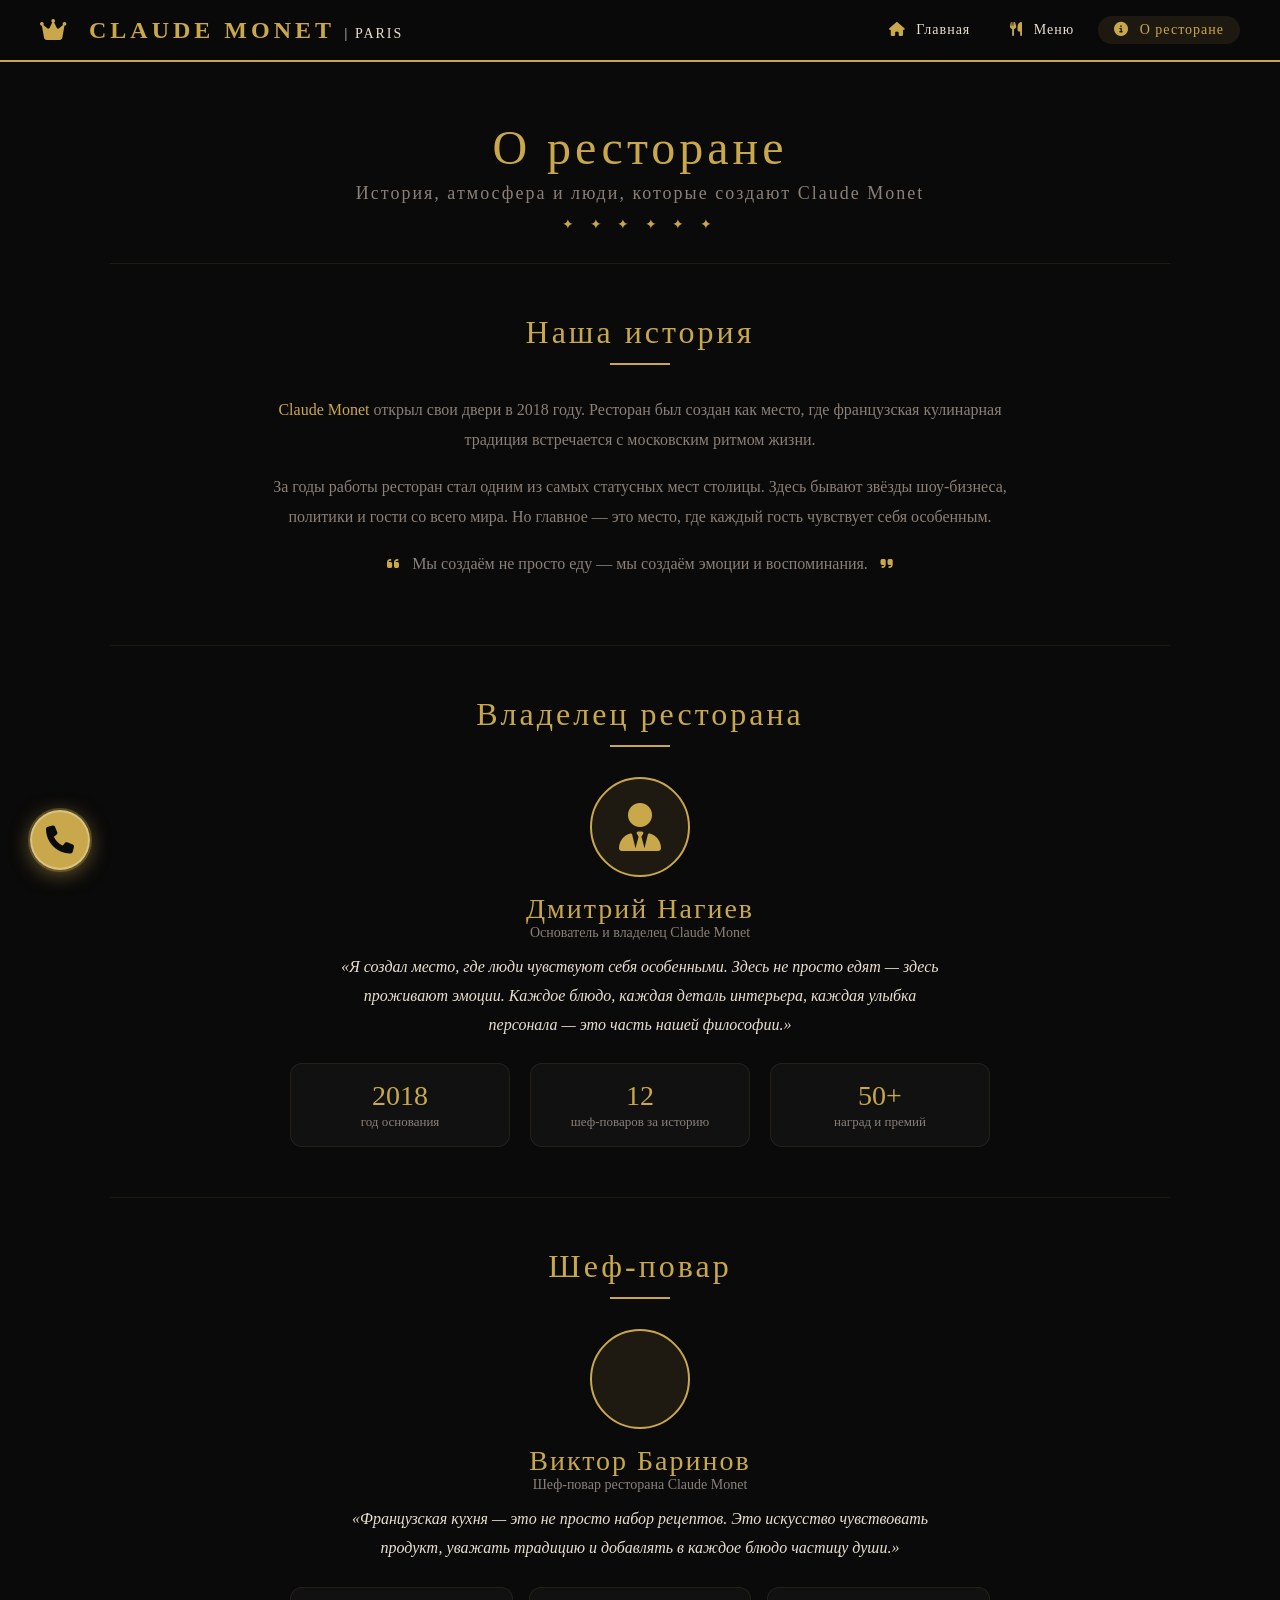
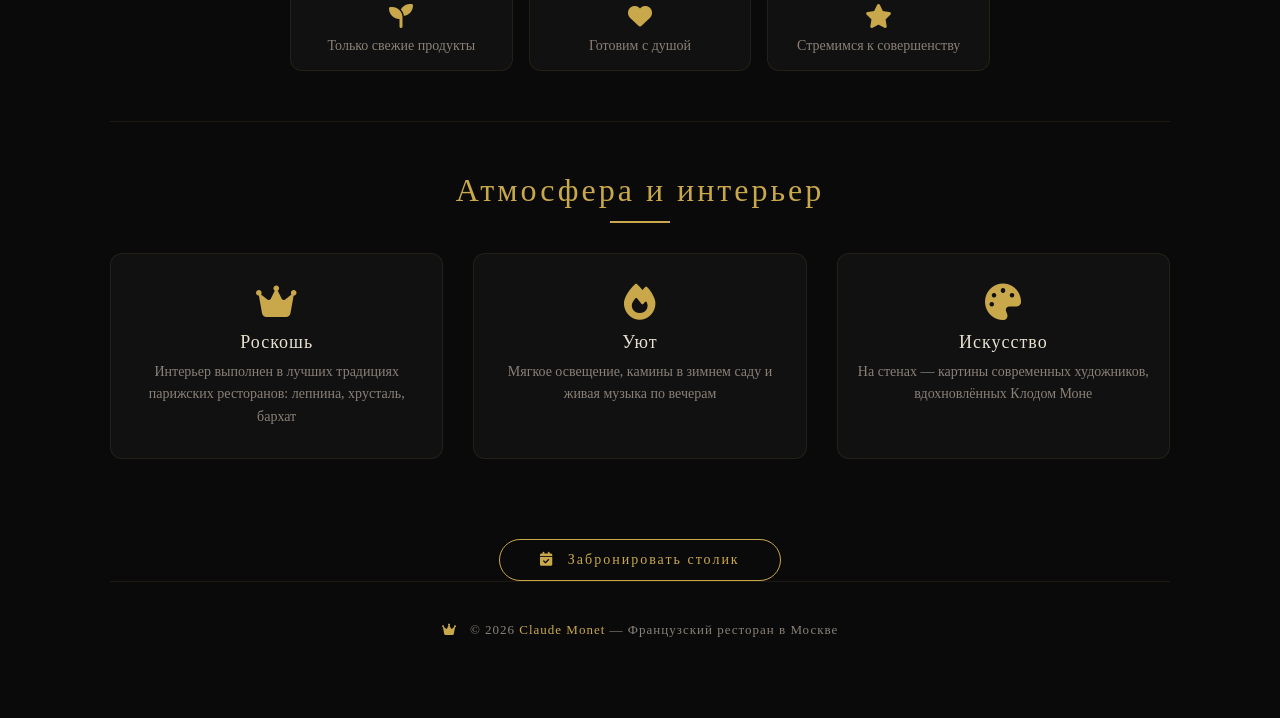
==== about.html @ 1fdf346a "Add files via upload убрал лишнюю папку" ====
<!DOCTYPE html>
<html lang="ru">
<head>
    <meta charset="UTF-8" />
    <meta name="viewport" content="width=device-width, initial-scale=1.0" />
    <title>О ресторане | Claude Monet</title>

    <!-- Font Awesome -->
    <link rel="stylesheet" href="https://cdnjs.cloudflare.com/ajax/libs/font-awesome/6.5.0/css/all.min.css">

    <!-- CSS -->
    <link rel="stylesheet" href="common.css" />
    <link rel="stylesheet" href="about.css" />
</head>
<body>

    <!-- ===== ТУЛБАР ===== -->
    <div class="toolbar">
        <a href="index.html" class="logo">
            <i class="fas fa-crown"></i> CLAUDE MONET <span>| PARIS</span>
        </a>
        <div class="nav">
            <a href="index.html"><i class="fas fa-home"></i> Главная</a>
            <a href="menu.html"><i class="fas fa-utensils"></i> Меню</a>
            <a href="about.html" class="active"><i class="fas fa-info-circle"></i> О ресторане</a>
        </div>
    </div>

    <div class="container">

        <!-- ===== ЗАГОЛОВОК СТРАНИЦЫ ===== -->
        <div class="page-header fade-section">
            <h1 class="page-title">О ресторане</h1>
            <p class="page-subtitle">История, атмосфера и люди, которые создают Claude Monet</p>
            <div class="page-divider">✦ ✦ ✦ ✦ ✦ ✦</div>
        </div>

        <!-- ===== ИСТОРИЯ ===== -->
        <section class="history fade-section">
            <h2 class="section-title">Наша история</h2>
            <div class="history-content">
                <p>
                    <strong>Claude Monet</strong> открыл свои двери в 2018 году. Ресторан был создан 
                    как место, где французская кулинарная традиция встречается с московским ритмом жизни.
                </p>
                <p>
                    За годы работы ресторан стал одним из самых статусных мест столицы. Здесь бывают 
                    звёзды шоу-бизнеса, политики и гости со всего мира. Но главное — это место, 
                    где каждый гость чувствует себя особенным.
                </p>
                <p>
                    <i class="fas fa-quote-left" style="color: var(--gold); margin-right: 8px;"></i>
                    Мы создаём не просто еду — мы создаём эмоции и воспоминания.
                    <i class="fas fa-quote-right" style="color: var(--gold); margin-left: 8px;"></i>
                </p>
            </div>
        </section>

        <!-- ===== ВЛАДЕЛЕЦ ===== -->
        <section class="owner fade-section">
            <h2 class="section-title">Владелец ресторана</h2>
            <div class="owner-block">
                <div class="owner-avatar">
                    <i class="fas fa-user-tie"></i>
                </div>
                <h3>Дмитрий Нагиев</h3>
                <p class="owner-role">Основатель и владелец Claude Monet</p>
                <p class="owner-quote">
                    «Я создал место, где люди чувствуют себя особенными. 
                    Здесь не просто едят — здесь проживают эмоции. 
                    Каждое блюдо, каждая деталь интерьера, каждая улыбка персонала — 
                    это часть нашей философии.»
                </p>
                <div class="owner-stats">
                    <div class="stat">
                        <span class="stat-number">2018</span>
                        <span class="stat-label">год основания</span>
                    </div>
                    <div class="stat">
                        <span class="stat-number">12</span>
                        <span class="stat-label">шеф-поваров за историю</span>
                    </div>
                    <div class="stat">
                        <span class="stat-number">50+</span>
                        <span class="stat-label">наград и премий</span>
                    </div>
                </div>
            </div>
        </section>

        <!-- ===== ШЕФ-ПОВАР ===== -->
        <section class="chef fade-section">
            <h2 class="section-title">Шеф-повар</h2>
            <div class="chef-block">
                <div class="chef-avatar">
                    <i class="fas fa-user-chef"></i>
                </div>
                <h3>Виктор Баринов</h3>
                <p class="chef-role">Шеф-повар ресторана Claude Monet</p>
                <p class="chef-quote">
                    «Французская кухня — это не просто набор рецептов. 
                    Это искусство чувствовать продукт, уважать традицию 
                    и добавлять в каждое блюдо частицу души.»
                </p>
                <div class="chef-philosophy">
                    <div class="philosophy-item">
                        <i class="fas fa-seedling"></i>
                        <span>Только свежие продукты</span>
                    </div>
                    <div class="philosophy-item">
                        <i class="fas fa-heart"></i>
                        <span>Готовим с душой</span>
                    </div>
                    <div class="philosophy-item">
                        <i class="fas fa-star"></i>
                        <span>Стремимся к совершенству</span>
                    </div>
                </div>
            </div>
        </section>

        <!-- ===== ИНТЕРЬЕР ===== -->
        <section class="interior fade-section">
            <h2 class="section-title">Атмосфера и интерьер</h2>
            <div class="interior-grid">
                <div class="interior-card">
                    <i class="fas fa-crown"></i>
                    <h3>Роскошь</h3>
                    <p>Интерьер выполнен в лучших традициях парижских ресторанов: лепнина, хрусталь, бархат</p>
                </div>
                <div class="interior-card">
                    <i class="fas fa-fire"></i>
                    <h3>Уют</h3>
                    <p>Мягкое освещение, камины в зимнем саду и живая музыка по вечерам</p>
                </div>
                <div class="interior-card">
                    <i class="fas fa-palette"></i>
                    <h3>Искусство</h3>
                    <p>На стенах — картины современных художников, вдохновлённых Клодом Моне</p>
                </div>
            </div>
        </section>

        <!-- ===== КНОПКА БРОНИРОВАНИЯ ===== -->
        <div class="btn-center fade-section">
            <a href="#" class="btn" id="bookBtn">
                <i class="fas fa-calendar-check"></i> Забронировать столик
            </a>
        </div>

        <!-- ===== ВЫПЛЫВАЮЩЕЕ МЕНЮ КОНТАКТОВ ===== -->
        <div class="floating-menu">
            <button class="menu-toggle" id="menuToggle">
                <i class="fas fa-phone"></i>
            </button>
            <div class="menu-content" id="menuContent">
                <div class="menu-item">
                    <a href="tel:+74991234567" class="contact-link">
                        <i class="fas fa-phone"></i>
                        <span class="contact-text">+7 (499) 123-45-67</span>
                    </a>
                </div>
                <div class="menu-item">
                    <a href="mailto:info@claudemonet.ru" class="contact-link">
                        <i class="fas fa-envelope"></i>
                        <span class="contact-text">info@claudemonet.ru</span>
                    </a>
                </div>
                <div class="menu-item">
                    <a href="#" class="contact-link">
                        <i class="fas fa-map-marker-alt"></i>
                        <span class="contact-text">Москва, ул. Тверская, 15</span>
                    </a>
                </div>
                <div class="menu-item">
                    <a href="#" class="contact-link">
                        <i class="fas fa-clock"></i>
                        <span class="contact-text">Ежедневно 12:00 — 23:00</span>
                    </a>
                </div>
                <div class="menu-item">
                    <a href="#" class="contact-link">
                        <i class="fas fa-subway"></i>
                        <span class="contact-text">Метро «Тверская»</span>
                    </a>
                </div>
            </div>
        </div>

        <!-- ===== ФУТЕР ===== -->
        <div class="footer">
            <p><i class="fas fa-crown"></i> © 2026 <span>Claude Monet</span> — Французский ресторан в Москве</p>
        </div>

    </div>

    <script src="common.js"></script>
    <script src="about.js"></script>
</body>
</html>
---- common.css ----
/* ===== COMMON.CSS ===== */
/* Общие стили для всех страниц Claude Monet */

/* ----- БАЗА ----- */
* {
    margin: 0;
    padding: 0;
    box-sizing: border-box;
}

html {
    scroll-behavior: smooth;
}

body {
    font-family: 'Georgia', 'Times New Roman', serif;
    background: #0a0a0a;
    color: #e8e0d0;
    min-height: 100vh;
    padding-top: 80px;
}

a {
    text-decoration: none;
    color: inherit;
}

/* ----- ЦВЕТА ----- */
:root {
    --gold: #c9a84c;
    --gold-dark: #a8892a;
    --gold-light: #e8d07a;
    --black: #0a0a0a;
    --dark: #1a1a1a;
    --gray: #8a8078;
    --light: #e8e0d0;
    --white: #ffffff;
}

/* ----- ТУЛБАР ----- */
.toolbar {
    position: fixed;
    top: 0;
    left: 0;
    right: 0;
    background: rgba(10, 10, 10, 0.95);
    border-bottom: 2px solid var(--gold);
    padding: 16px 40px;
    display: flex;
    justify-content: space-between;
    align-items: center;
    z-index: 1000;
    backdrop-filter: blur(10px);
    -webkit-backdrop-filter: blur(10px);
}

.logo {
    font-size: 24px;
    font-weight: 700;
    color: var(--gold);
    text-decoration: none;
    letter-spacing: 4px;
}

.logo i {
    color: var(--gold);
    margin-right: 8px;
}

.logo span {
    font-weight: 300;
    color: var(--light);
    font-size: 14px;
    letter-spacing: 2px;
}

.nav {
    display: flex;
    gap: 8px;
    flex-wrap: wrap;
}

.nav a {
    color: var(--light);
    text-decoration: none;
    padding: 6px 16px;
    font-size: 14px;
    letter-spacing: 1px;
    transition: color 0.3s;
    border-radius: 20px;
    position: relative;
}

.nav a i {
    margin-right: 6px;
    color: var(--gold);
}

.nav a:hover {
    color: var(--gold);
    background: rgba(201, 168, 76, 0.08);
}

.nav a.active {
    color: var(--gold);
    background: rgba(201, 168, 76, 0.1);
}

/* ----- КНОПКИ ----- */
.btn {
    display: inline-block;
    padding: 12px 40px;
    background: transparent;
    border: 1px solid var(--gold);
    color: var(--gold);
    text-decoration: none;
    font-size: 14px;
    letter-spacing: 2px;
    border-radius: 30px;
    transition: all 0.3s ease;
    cursor: pointer;
    font-family: inherit;
}

.btn i {
    margin-right: 8px;
}

.btn:hover {
    background: var(--gold);
    color: var(--black);
}

.btn:hover i {
    color: var(--black);
}

.btn-center {
    display: flex;
    justify-content: center;
    margin-top: 30px;
}

/* ----- КОНТЕЙНЕР ----- */
.container {
    max-width: 1100px;
    margin: 0 auto;
    padding: 0 20px 60px;
}

/* ----- ЗАГОЛОВКИ СЕКЦИЙ ----- */
.section-title {
    font-size: 32px;
    color: var(--gold);
    letter-spacing: 3px;
    margin-bottom: 30px;
    text-align: center;
    font-weight: 400;
}

.section-title::after {
    content: '';
    display: block;
    width: 60px;
    height: 2px;
    background: var(--gold);
    margin: 12px auto 0;
}

.section-title i {
    margin-right: 10px;
}

/* ----- ФУТЕР ----- */
.footer {
    text-align: center;
    padding: 40px 0 20px;
    color: var(--gray);
    font-size: 13px;
    letter-spacing: 1px;
    border-top: 1px solid rgba(201, 168, 76, 0.1);
}

.footer i {
    margin-right: 8px;
    color: var(--gold);
}

.footer span {
    color: var(--gold);
}

/* ----- АНИМАЦИЯ ПОЯВЛЕНИЯ ----- */
.fade-section {
    opacity: 0;
    transform: translateY(30px);
    transition: opacity 0.8s ease, transform 0.8s ease;
}

.fade-section.visible {
    opacity: 1;
    transform: translateY(0);
}

/* ===== ВЫПЛЫВАЮЩЕЕ МЕНЮ КОНТАКТОВ ===== */
.floating-menu {
    position: fixed;
    bottom: 30px;
    left: 30px;
    z-index: 9999;
    display: flex;
    flex-direction: column;
    align-items: flex-start;
}

.menu-toggle {
    width: 60px;
    height: 60px;
    border-radius: 50%;
    background: var(--gold);
    border: 2px solid rgba(255, 255, 255, 0.3);
    color: var(--black);
    font-size: 28px;
    cursor: pointer;
    box-shadow: 0 4px 20px rgba(201, 168, 76, 0.5);
    transition: all 0.3s ease;
    display: flex;
    align-items: center;
    justify-content: center;
    position: relative;
    z-index: 2;
}

.menu-toggle:hover {
    transform: scale(1.1) rotate(10deg);
    box-shadow: 0 6px 30px rgba(201, 168, 76, 0.7);
    background: var(--gold-light);
}

.menu-toggle.active {
    transform: rotate(45deg);
    background: var(--gold-dark);
}

.menu-toggle::after {
    content: '';
    position: absolute;
    top: -4px;
    left: -4px;
    right: -4px;
    bottom: -4px;
    border-radius: 50%;
    border: 2px solid rgba(201, 168, 76, 0.3);
    animation: pulse-ring 2s infinite;
}

@keyframes pulse-ring {
    0% { transform: scale(1); opacity: 1; }
    100% { transform: scale(1.3); opacity: 0; }
}

.menu-content {
    position: absolute;
    bottom: 75px;
    left: 0;
    background: rgba(20, 20, 20, 0.95);
    backdrop-filter: blur(20px);
    -webkit-backdrop-filter: blur(20px);
    border: 1px solid rgba(201, 168, 76, 0.3);
    border-radius: 16px;
    padding: 10px 0;
    min-width: 280px;
    max-width: 320px;
    box-shadow: 0 10px 40px rgba(0, 0, 0, 0.6);
    opacity: 0;
    transform: translateY(20px) scale(0.95);
    pointer-events: none;
    transition: all 0.4s cubic-bezier(0.34, 1.56, 0.64, 1);
    transform-origin: bottom left;
}

.menu-content.active {
    opacity: 1;
    transform: translateY(0) scale(1);
    pointer-events: all;
}

.menu-item {
    padding: 0;
    border-bottom: 1px solid rgba(201, 168, 76, 0.1);
}

.menu-item:last-child {
    border-bottom: none;
}

.contact-link {
    display: flex;
    align-items: center;
    gap: 14px;
    padding: 12px 20px;
    color: var(--light);
    text-decoration: none;
    transition: all 0.3s ease;
    font-size: 15px;
    border-radius: 0;
}

.contact-link:hover {
    background: rgba(201, 168, 76, 0.15);
    color: var(--gold);
    padding-left: 26px;
}

.contact-link i {
    font-size: 18px;
    min-width: 28px;
    text-align: center;
    color: var(--gold);
}

.contact-text {
    white-space: nowrap;
}

/* ----- АДАПТИВ ----- */
@media (max-width: 768px) {
    .toolbar {
        flex-direction: column;
        gap: 12px;
        padding: 12px 20px;
    }

    .nav a {
        padding: 4px 12px;
        font-size: 13px;
    }

    .nav a i {
        display: none;
    }

    .section-title {
        font-size: 26px;
    }

    .floating-menu {
        bottom: 20px;
        left: 20px;
    }

    .menu-toggle {
        width: 50px;
        height: 50px;
        font-size: 22px;
    }

    .menu-content {
        min-width: 240px;
        max-width: 280px;
        bottom: 65px;
    }

    .contact-link {
        padding: 10px 16px;
        font-size: 14px;
    }
}

@media (max-width: 480px) {
    .container {
        padding: 0 14px 40px;
    }

    .toolbar {
        padding: 10px 16px;
    }

    .logo {
        font-size: 18px;
        letter-spacing: 2px;
    }

    .logo span {
        font-size: 12px;
    }

    .nav a {
        font-size: 12px;
        padding: 4px 8px;
    }

    .floating-menu {
        bottom: 15px;
        left: 15px;
    }

    .menu-toggle {
        width: 44px;
        height: 44px;
        font-size: 18px;
    }

    .menu-content {
        min-width: 200px;
        max-width: 240px;
        bottom: 56px;
    }

    .contact-link {
        padding: 8px 14px;
        font-size: 13px;
    }

    .contact-link i {
        font-size: 16px;
        min-width: 24px;
    }
}
---- about.css ----
/* ===== ABOUT.CSS ===== */
/* Стили для страницы "О ресторане" */

/* ----- ЗАГОЛОВОК СТРАНИЦЫ ----- */
.page-header {
    text-align: center;
    padding: 40px 0 30px;
    border-bottom: 1px solid rgba(201, 168, 76, 0.1);
}

.page-title {
    font-size: 48px;
    color: var(--gold);
    letter-spacing: 4px;
    font-weight: 400;
    margin-bottom: 8px;
}

.page-subtitle {
    font-size: 18px;
    color: var(--gray);
    letter-spacing: 2px;
}

.page-divider {
    color: var(--gold);
    letter-spacing: 6px;
    font-size: 14px;
    margin-top: 12px;
}

/* ----- ИСТОРИЯ ----- */
.history {
    padding: 50px 0;
    border-bottom: 1px solid rgba(201, 168, 76, 0.1);
}

.history-content {
    max-width: 750px;
    margin: 0 auto;
}

.history-content p {
    font-size: 16px;
    line-height: 1.9;
    color: var(--gray);
    margin-bottom: 16px;
    text-align: center;
}

.history-content strong {
    color: var(--gold);
    font-weight: 400;
}

.history-content .fa-quote-left,
.history-content .fa-quote-right {
    font-size: 14px;
}

/* ----- ВЛАДЕЛЕЦ ----- */
.owner {
    padding: 50px 0;
    border-bottom: 1px solid rgba(201, 168, 76, 0.1);
}

.owner-block {
    text-align: center;
    max-width: 700px;
    margin: 0 auto;
}

.owner-avatar {
    width: 100px;
    height: 100px;
    border-radius: 50%;
    background: rgba(201, 168, 76, 0.1);
    border: 2px solid var(--gold);
    display: flex;
    align-items: center;
    justify-content: center;
    margin: 0 auto 16px;
}

.owner-avatar i {
    font-size: 48px;
    color: var(--gold);
}

.owner-block h3 {
    color: var(--gold);
    font-size: 28px;
    font-weight: 400;
    letter-spacing: 2px;
}

.owner-role {
    color: var(--gray);
    font-size: 14px;
    margin-bottom: 12px;
}

.owner-quote {
    font-size: 16px;
    line-height: 1.8;
    color: var(--light);
    font-style: italic;
    max-width: 600px;
    margin: 0 auto 24px;
}

.owner-stats {
    display: grid;
    grid-template-columns: repeat(3, 1fr);
    gap: 20px;
}

.stat {
    background: rgba(255, 255, 255, 0.03);
    border: 1px solid rgba(201, 168, 76, 0.1);
    border-radius: 12px;
    padding: 16px;
}

.stat-number {
    display: block;
    font-size: 28px;
    color: var(--gold);
    font-weight: 400;
}

.stat-label {
    font-size: 13px;
    color: var(--gray);
}

/* ----- ШЕФ-ПОВАР ----- */
.chef {
    padding: 50px 0;
    border-bottom: 1px solid rgba(201, 168, 76, 0.1);
}

.chef-block {
    text-align: center;
    max-width: 700px;
    margin: 0 auto;
}

.chef-avatar {
    width: 100px;
    height: 100px;
    border-radius: 50%;
    background: rgba(201, 168, 76, 0.1);
    border: 2px solid var(--gold);
    display: flex;
    align-items: center;
    justify-content: center;
    margin: 0 auto 16px;
}

.chef-avatar i {
    font-size: 48px;
    color: var(--gold);
}

.chef-block h3 {
    color: var(--gold);
    font-size: 28px;
    font-weight: 400;
    letter-spacing: 2px;
}

.chef-role {
    color: var(--gray);
    font-size: 14px;
    margin-bottom: 12px;
}

.chef-quote {
    font-size: 16px;
    line-height: 1.8;
    color: var(--light);
    font-style: italic;
    max-width: 600px;
    margin: 0 auto 24px;
}

.chef-philosophy {
    display: grid;
    grid-template-columns: repeat(3, 1fr);
    gap: 16px;
}

.philosophy-item {
    background: rgba(255, 255, 255, 0.03);
    border: 1px solid rgba(201, 168, 76, 0.1);
    border-radius: 12px;
    padding: 16px;
}

.philosophy-item i {
    display: block;
    font-size: 24px;
    color: var(--gold);
    margin-bottom: 8px;
}

.philosophy-item span {
    font-size: 14px;
    color: var(--gray);
}

/* ----- ИНТЕРЬЕР ----- */
.interior {
    padding: 50px 0;
}

.interior-grid {
    display: grid;
    grid-template-columns: repeat(3, 1fr);
    gap: 30px;
}

.interior-card {
    background: rgba(255, 255, 255, 0.03);
    border: 1px solid rgba(201, 168, 76, 0.1);
    border-radius: 12px;
    padding: 30px 20px;
    text-align: center;
    transition: all 0.3s ease;
}

.interior-card:hover {
    background: rgba(201, 168, 76, 0.05);
    border-color: rgba(201, 168, 76, 0.3);
    transform: translateY(-4px);
}

.interior-card i {
    font-size: 36px;
    color: var(--gold);
    display: block;
    margin-bottom: 12px;
}

.interior-card h3 {
    color: var(--light);
    font-size: 18px;
    font-weight: 400;
    letter-spacing: 1px;
    margin-bottom: 8px;
}

.interior-card p {
    font-size: 14px;
    color: var(--gray);
    line-height: 1.6;
}

/* ----- АДАПТИВ ----- */
@media (max-width: 768px) {
    .page-title {
        font-size: 36px;
    }

    .owner-stats,
    .chef-philosophy {
        grid-template-columns: 1fr 1fr;
    }

    .interior-grid {
        grid-template-columns: 1fr 1fr;
    }

    .history-content p {
        font-size: 15px;
        text-align: left;
    }

    .owner-quote,
    .chef-quote {
        font-size: 15px;
        text-align: left;
    }
}

@media (max-width: 480px) {
    .page-title {
        font-size: 28px;
    }

    .page-subtitle {
        font-size: 14px;
    }

    .owner-stats,
    .chef-philosophy {
        grid-template-columns: 1fr;
    }

    .interior-grid {
        grid-template-columns: 1fr;
    }

    .owner-block h3,
    .chef-block h3 {
        font-size: 22px;
    }

    .owner-avatar,
    .chef-avatar {
        width: 80px;
        height: 80px;
    }

    .owner-avatar i,
    .chef-avatar i {
        font-size: 36px;
    }
}
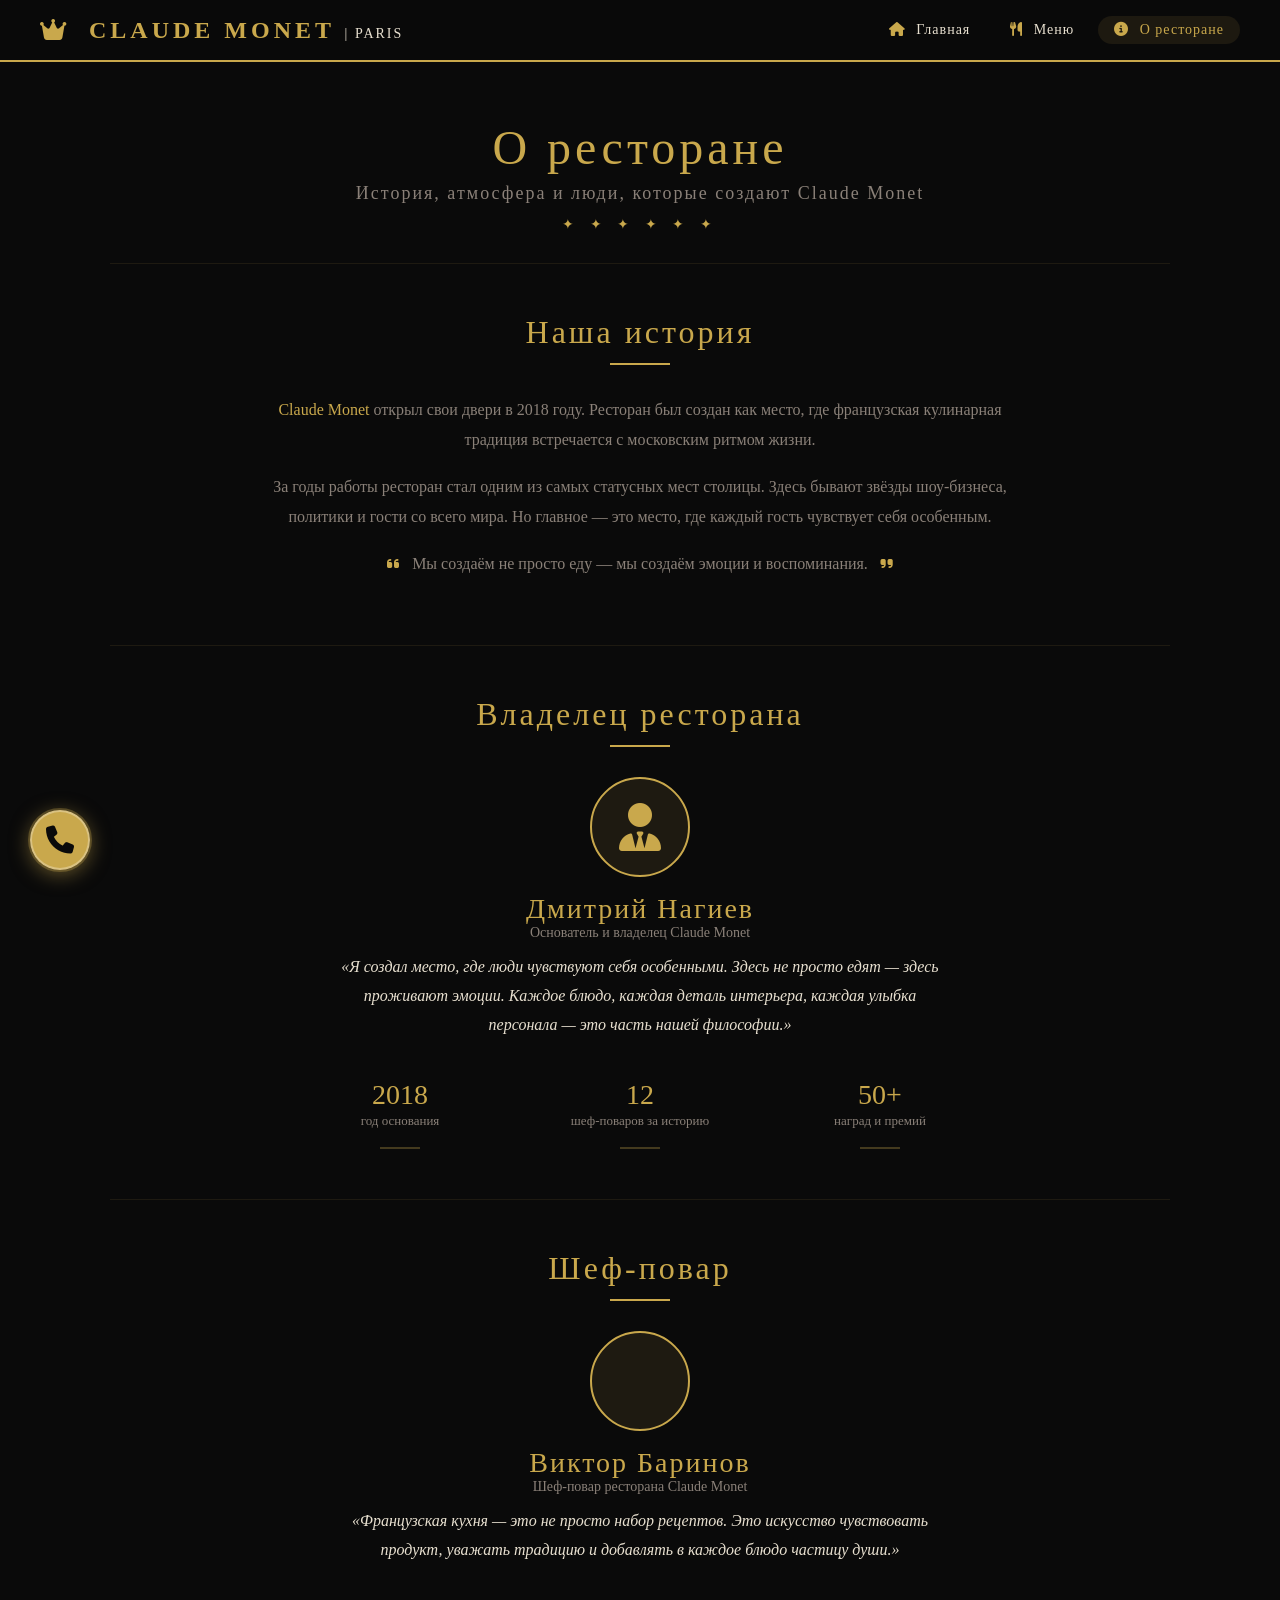
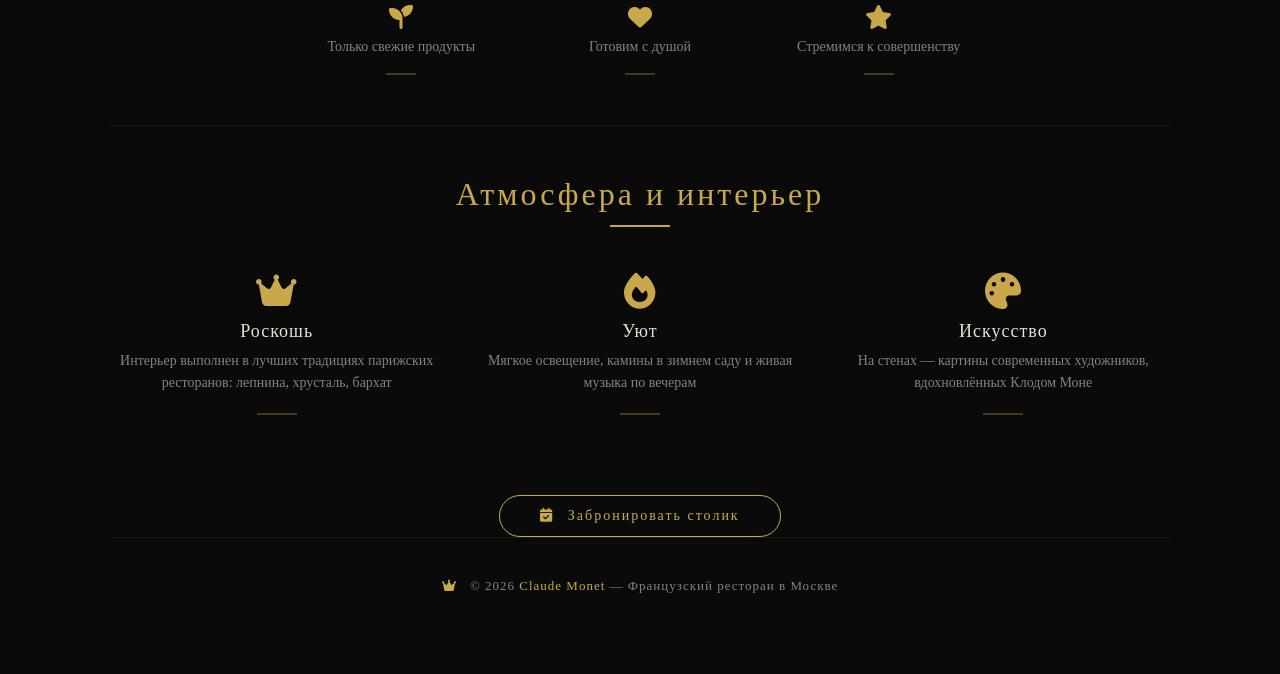
==== commit c472b4b0: "Update about.html" ====
--- a/about.html
+++ b/about.html
@@ -196,5 +196,18 @@
 
     <script src="common.js"></script>
     <script src="about.js"></script>
+<!-- Yandex.Metrika counter -->
+<script type="text/javascript">
+    (function(m,e,t,r,i,k,a){
+        m[i]=m[i]||function(){(m[i].a=m[i].a||[]).push(arguments)};
+        m[i].l=1*new Date();
+        for (var j = 0; j < document.scripts.length; j++) {if (document.scripts[j].src === r) { return; }}
+        k=e.createElement(t),a=e.getElementsByTagName(t)[0],k.async=1,k.src=r,a.parentNode.insertBefore(k,a)
+    })(window, document,'script','https://mc.yandex.ru/metrika/tag.js?id=110168750', 'ym');
+
+    ym(110168750, 'init', {ssr:true, webvisor:true, clickmap:true, ecommerce:"dataLayer", referrer: document.referrer, url: location.href, accurateTrackBounce:true, trackLinks:true});
+</script>
+<noscript><div><img src="https://mc.yandex.ru/watch/110168750" style="position:absolute; left:-9999px;" alt="" /></div></noscript>
+<!-- /Yandex.Metrika counter -->
 </body>
-</html>+</html>
--- a/about.css
+++ b/about.css
@@ -10,7 +10,7 @@
 
 .page-title {
     font-size: 48px;
-    color: var(--gold);
+    color: var(--gold, #c9a84c);
     letter-spacing: 4px;
     font-weight: 400;
     margin-bottom: 8px;
@@ -18,12 +18,12 @@
 
 .page-subtitle {
     font-size: 18px;
-    color: var(--gray);
+    color: var(--gray, #8a8078);
     letter-spacing: 2px;
 }
 
 .page-divider {
-    color: var(--gold);
+    color: var(--gold, #c9a84c);
     letter-spacing: 6px;
     font-size: 14px;
     margin-top: 12px;
@@ -43,13 +43,13 @@
 .history-content p {
     font-size: 16px;
     line-height: 1.9;
-    color: var(--gray);
+    color: var(--gray, #8a8078);
     margin-bottom: 16px;
     text-align: center;
 }
 
 .history-content strong {
-    color: var(--gold);
+    color: var(--gold, #c9a84c);
     font-weight: 400;
 }
 
@@ -75,7 +75,7 @@
     height: 100px;
     border-radius: 50%;
     background: rgba(201, 168, 76, 0.1);
-    border: 2px solid var(--gold);
+    border: 2px solid var(--gold, #c9a84c);
     display: flex;
     align-items: center;
     justify-content: center;
@@ -84,18 +84,18 @@
 
 .owner-avatar i {
     font-size: 48px;
-    color: var(--gold);
+    color: var(--gold, #c9a84c);
 }
 
 .owner-block h3 {
-    color: var(--gold);
+    color: var(--gold, #c9a84c);
     font-size: 28px;
     font-weight: 400;
     letter-spacing: 2px;
 }
 
 .owner-role {
-    color: var(--gray);
+    color: var(--gray, #8a8078);
     font-size: 14px;
     margin-bottom: 12px;
 }
@@ -103,12 +103,13 @@
 .owner-quote {
     font-size: 16px;
     line-height: 1.8;
-    color: var(--light);
+    color: var(--light, #e8e0d0);
     font-style: italic;
     max-width: 600px;
     margin: 0 auto 24px;
 }
 
+/* ===== СТАТИСТИКА (с ::after, НЕ КЛИКАБЕЛЬНАЯ) ===== */
 .owner-stats {
     display: grid;
     grid-template-columns: repeat(3, 1fr);
@@ -116,22 +117,41 @@
 }
 
 .stat {
-    background: rgba(255, 255, 255, 0.03);
-    border: 1px solid rgba(201, 168, 76, 0.1);
-    border-radius: 12px;
-    padding: 16px;
+    background: transparent;
+    border: none;
+    padding: 16px 0 20px;
+    text-align: center;
+    position: relative;
+    transition: none;
+}
+
+.stat::after {
+    content: '';
+    position: absolute;
+    bottom: 0;
+    left: 50%;
+    transform: translateX(-50%);
+    width: 40px;
+    height: 2px;
+    background: rgba(201, 168, 76, 0.3);
+    transition: width 0.3s ease;
+}
+
+.stat:hover::after {
+    width: 60px;
+    background: rgba(201, 168, 76, 0.6);
 }
 
 .stat-number {
     display: block;
     font-size: 28px;
-    color: var(--gold);
+    color: var(--gold, #c9a84c);
     font-weight: 400;
 }
 
 .stat-label {
     font-size: 13px;
-    color: var(--gray);
+    color: var(--gray, #8a8078);
 }
 
 /* ----- ШЕФ-ПОВАР ----- */
@@ -151,7 +171,7 @@
     height: 100px;
     border-radius: 50%;
     background: rgba(201, 168, 76, 0.1);
-    border: 2px solid var(--gold);
+    border: 2px solid var(--gold, #c9a84c);
     display: flex;
     align-items: center;
     justify-content: center;
@@ -160,18 +180,18 @@
 
 .chef-avatar i {
     font-size: 48px;
-    color: var(--gold);
+    color: var(--gold, #c9a84c);
 }
 
 .chef-block h3 {
-    color: var(--gold);
+    color: var(--gold, #c9a84c);
     font-size: 28px;
     font-weight: 400;
     letter-spacing: 2px;
 }
 
 .chef-role {
-    color: var(--gray);
+    color: var(--gray, #8a8078);
     font-size: 14px;
     margin-bottom: 12px;
 }
@@ -179,12 +199,13 @@
 .chef-quote {
     font-size: 16px;
     line-height: 1.8;
-    color: var(--light);
+    color: var(--light, #e8e0d0);
     font-style: italic;
     max-width: 600px;
     margin: 0 auto 24px;
 }
 
+/* ===== ФИЛОСОФИЯ ШЕФА (с ::after, НЕ КЛИКАБЕЛЬНАЯ) ===== */
 .chef-philosophy {
     display: grid;
     grid-template-columns: repeat(3, 1fr);
@@ -192,25 +213,44 @@
 }
 
 .philosophy-item {
-    background: rgba(255, 255, 255, 0.03);
-    border: 1px solid rgba(201, 168, 76, 0.1);
-    border-radius: 12px;
-    padding: 16px;
+    background: transparent;
+    border: none;
+    padding: 16px 0 20px;
+    text-align: center;
+    position: relative;
+    transition: none;
+}
+
+.philosophy-item::after {
+    content: '';
+    position: absolute;
+    bottom: 0;
+    left: 50%;
+    transform: translateX(-50%);
+    width: 30px;
+    height: 2px;
+    background: rgba(201, 168, 76, 0.3);
+    transition: width 0.3s ease;
+}
+
+.philosophy-item:hover::after {
+    width: 50px;
+    background: rgba(201, 168, 76, 0.6);
 }
 
 .philosophy-item i {
+    font-size: 24px;
+    color: var(--gold, #c9a84c);
     display: block;
-    font-size: 24px;
-    color: var(--gold);
     margin-bottom: 8px;
 }
 
 .philosophy-item span {
     font-size: 14px;
-    color: var(--gray);
-}
-
-/* ----- ИНТЕРЬЕР ----- */
+    color: var(--gray, #8a8078);
+}
+
+/* ===== ИНТЕРЬЕР (с ::after, НЕ КЛИКАБЕЛЬНЫЙ) ===== */
 .interior {
     padding: 50px 0;
 }
@@ -222,29 +262,40 @@
 }
 
 .interior-card {
-    background: rgba(255, 255, 255, 0.03);
-    border: 1px solid rgba(201, 168, 76, 0.1);
-    border-radius: 12px;
-    padding: 30px 20px;
-    text-align: center;
-    transition: all 0.3s ease;
-}
-
-.interior-card:hover {
-    background: rgba(201, 168, 76, 0.05);
-    border-color: rgba(201, 168, 76, 0.3);
-    transform: translateY(-4px);
+    background: transparent;
+    border: none;
+    padding: 16px 0 20px;
+    text-align: center;
+    position: relative;
+    transition: none;
+}
+
+.interior-card::after {
+    content: '';
+    position: absolute;
+    bottom: 0;
+    left: 50%;
+    transform: translateX(-50%);
+    width: 40px;
+    height: 2px;
+    background: rgba(201, 168, 76, 0.3);
+    transition: width 0.3s ease;
+}
+
+.interior-card:hover::after {
+    width: 60px;
+    background: rgba(201, 168, 76, 0.6);
 }
 
 .interior-card i {
     font-size: 36px;
-    color: var(--gold);
+    color: var(--gold, #c9a84c);
     display: block;
     margin-bottom: 12px;
 }
 
 .interior-card h3 {
-    color: var(--light);
+    color: var(--light, #e8e0d0);
     font-size: 18px;
     font-weight: 400;
     letter-spacing: 1px;
@@ -253,8 +304,15 @@
 
 .interior-card p {
     font-size: 14px;
-    color: var(--gray);
+    color: var(--gray, #8a8078);
     line-height: 1.6;
+}
+
+/* ----- КНОПКА БРОНИРОВАНИЯ ----- */
+.btn-center {
+    display: flex;
+    justify-content: center;
+    margin-top: 30px;
 }
 
 /* ----- АДАПТИВ ----- */
@@ -317,4 +375,4 @@
     .chef-avatar i {
         font-size: 36px;
     }
-}+}
